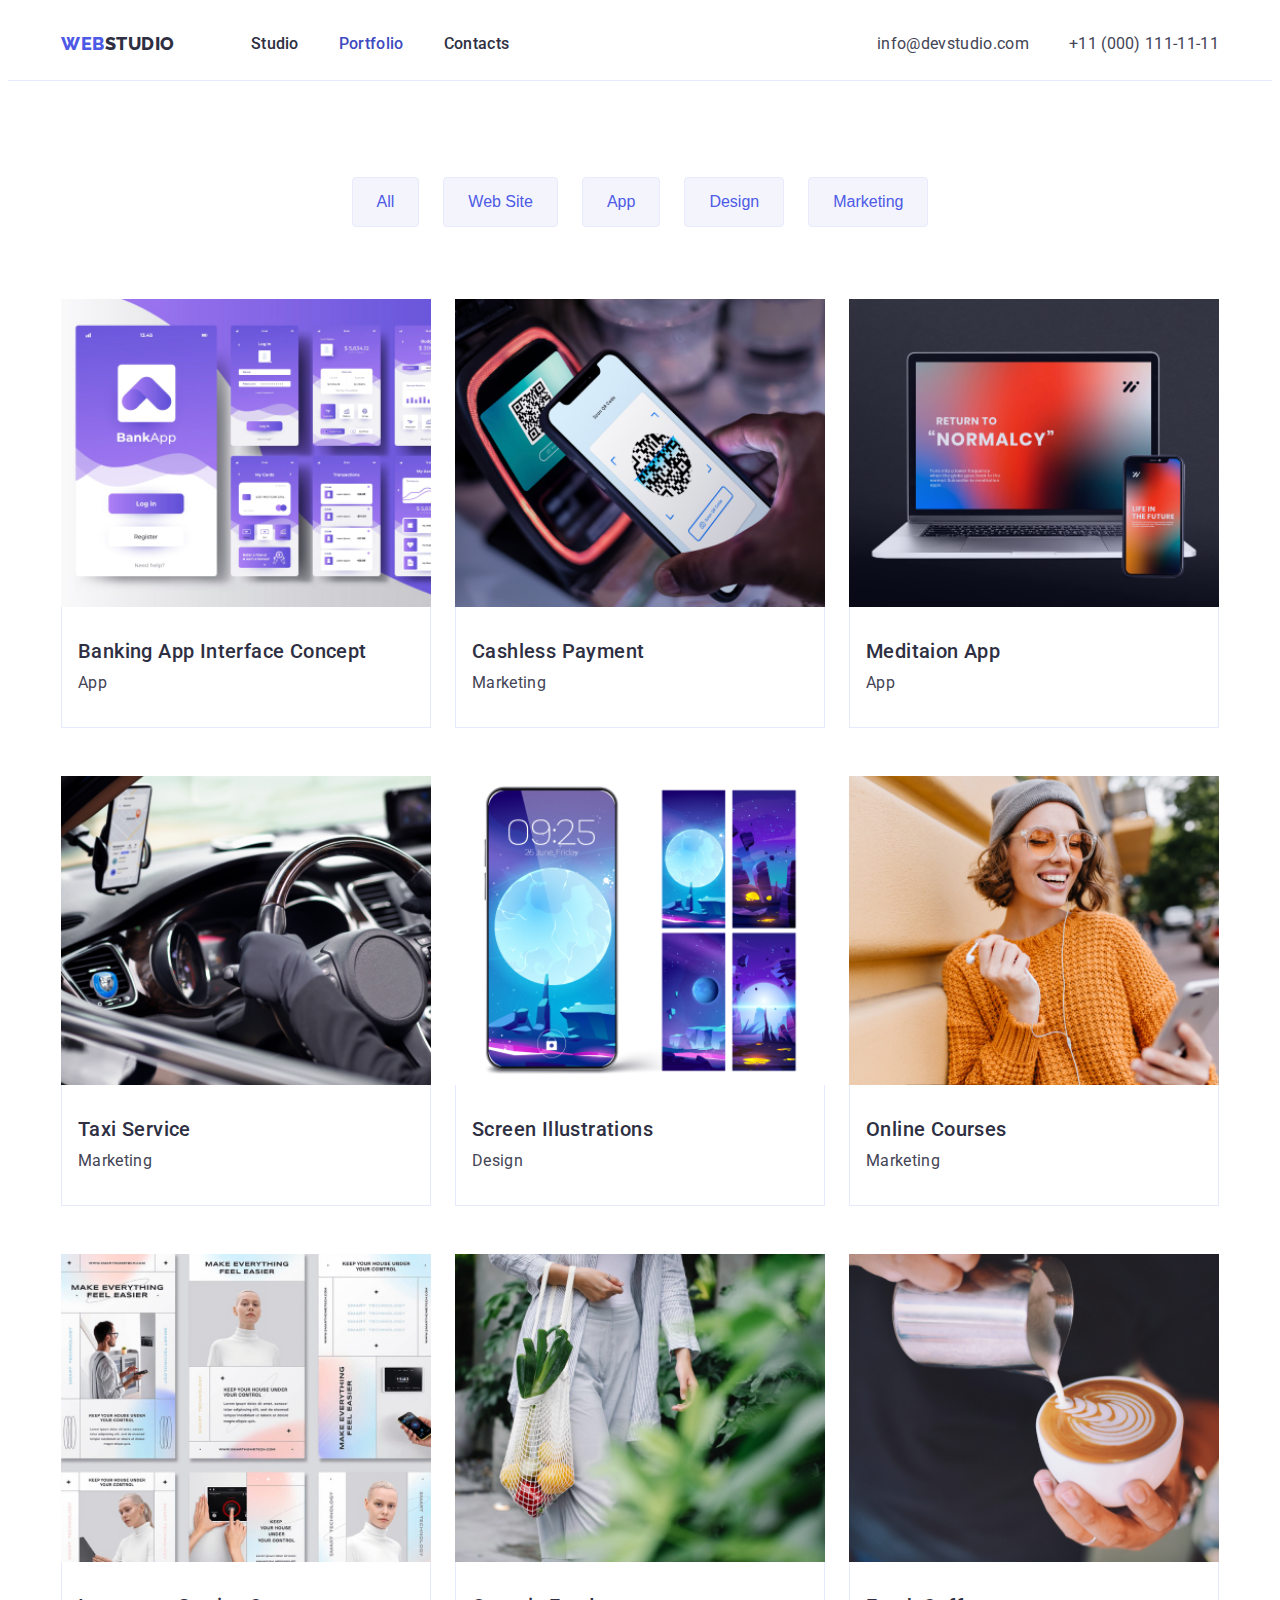
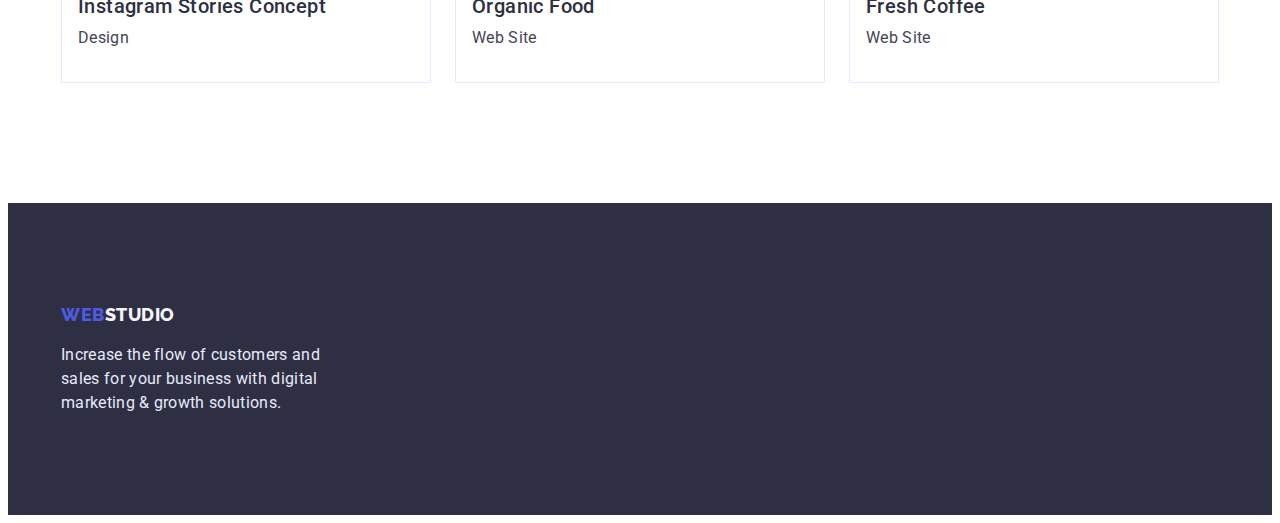
==== portfolio.html @ 79c5f10e "Initial commit" ====
<!DOCTYPE html>
<html lang="en">

<head>
    <meta charset="UTF-8">
    <meta http-equiv="X-UA-Compatible" content="IE=edge">
    <meta name="viewport" content="width=device-width, initial-scale=1.0">
    <title>Portfolio</title>
    <link rel="stylesheet" href="https://cdnjs.cloudflare.com/ajax/libs/modern-normalize/1.1.0/modern-normalize.min.css"
        integrity="sha512-wpPYUAdjBVSE4KJnH1VR1HeZfpl1ub8YT/NKx4PuQ5NmX2tKuGu6U/JRp5y+Y8XG2tV+wKQpNHVUX03MfMFn9Q=="
        crossorigin="anonymous" referrerpolicy="no-referrer" />
    <link rel="preconnect" href="https://fonts.googleapis.com">
    <link rel="preconnect" href="https://fonts.gstatic.com" crossorigin>
    <link
        href="https://fonts.googleapis.com/css2?family=Raleway:wght@800&family=Roboto:wght@400;500;700;900&display=swap"
        rel="stylesheet">
    <link rel="stylesheet" href="./css/style.css">
</head>

<body>
    <!-- Header -->

    <header class="header">
        <div class="container header-container">
            <nav class="header-nav">
                <a href="./index.html" class="logo">Web<span class="half">Studio</span></a>
                <ul class="site-nav list">
                    <li><a href="./index.html" class="link">Studio</a></li>
                    <li><a href="./portfolio.html" class="link current">Portfolio</a></li>
                    <li><a href="" class="link">Contacts</a></li>
                </ul>
            </nav>
            <address class="address">
                <ul class="address-list list">
                    <li><a href="mailto:info@devstudio.com" class="address-link link">info@devstudio.com</a></li>
                    <li><a href="tel:+110001111111" class="link tel">+11 (000) 111-11-11</a></li>
                </ul>
            </address>
        </div>
    </header>
    <main>
        <section class="section section-portfolio">
            <div class="container">
                <h1 class="visually-hidden">Work examples</h1>
                <!-- Filter -->
                <ul class="filter list">
                    <li><button type="button">All</button></li>
                    <li><button type="button">Web Site</button></li>
                    <li><button type="button">App</button></li>
                    <li><button type="button">Design</button></li>
                    <li><button type="button">Marketing</button></li>
                </ul>

                <!-- Examples works -->

                <ul class="works-list list">
                    <li class="work-item"><img src="./images/banking.jpg" width="360" height="300" alt="banking" />
                        <div class="work-card">
                            <h2 class="title">Banking App Interface Concept</h2>
                            <p>App</p>
                        </div>
                    </li>
                    <li class="work-item"><img src="./images/cashless.jpg" width="360" height="300" alt="cashless" />
                        <div class="work-card">
                            <h2 class="title">Cashless Payment</h2>
                            <p>Marketing</p>
                        </div>
                    </li>
                    <li class="work-item"><img src="./images/meditaion.jpg" width="360" height="300" alt="meditaion" />
                        <div class="work-card">
                            <h2 class="title">Meditaion App</h2>
                            <p>App</p>
                        </div>
                    </li>
                    <li class="work-item"><img src="./images/taxi.jpg" width="360" height="300" alt="taxi" />
                        <div class="work-card">
                            <h2 class="title">Taxi Service</h2>
                            <p>Marketing</p>
                        </div>
                    </li>
                    <li class="work-item"><img src="./images/screen.jpg" width="360" height="300" alt="screen" />
                        <div class="work-card">
                            <h2 class="title">Screen Illustrations</h2>
                            <p>Design</p>
                        </div>
                    </li>
                    <li class="work-item"><img src="./images/online.jpg" width="360" height="300" alt="online" />
                        <div class="work-card">
                            <h2 class="title">Online Courses</h2>
                            <p>Marketing</p>
                        </div>
                    </li>
                    <li class="work-item"><img src="./images/instagram.jpg" width="360" height="300" alt="instagram" />
                        <div class="work-card">
                            <h2 class="title">Instagram Stories Concept</h2>
                            <p>Design</p>
                        </div>
                    </li>
                    <li class="work-item"><img src="./images/food.jpg" width="360" height="300" alt="food" />
                        <div class="work-card">
                            <h2 class="title">Organic Food</h2>
                            <p>Web Site</p>
                        </div>
                    </li>
                    <li class="work-item"><img src="./images/coffee.jpg" width="360" height="300" alt="coffee" />
                        <div class="work-card">
                            <h2 class="title">Fresh Coffee</h2>
                            <p>Web Site</p>
                        </div>
                    </li>
                </ul>
            </div>
        </section>
    </main>
    <!-- Footer -->

    <footer class="footer">
        <div class="container">
            <div class="foot">
                <a href="./index.html" class="logo foot-link">Web<span class="half">Studio</span></a>
                <p class="foot-text">
                    Increase the flow of customers and sales for your business with digital
                    marketing & growth solutions.
                </p>
            </div>
        </div>
    </footer>

</body>

</html>
---- css/style.css ----
:root {
  --primery-text-color: #434455;
  --title-text-color: #2e2f42;
  --accent-color: #404bbf;
  --main-color: #ffffff;
  --logo-first-color: #4d5ae5;
  --team-color: #F4F4FD;
  --border-color: #e7e9fc;
}

body {
  font-family: "Roboto", sans-serif;
  font-size: 16px;
  line-height: 1.5;
  letter-spacing: 0.02em;
  color: var(--primery-text-color);
  background-color: var(--main-color);
}

p,
h1,
h2,
h3,
h4,
h5,
h6 {
  margin: 0;
}

ul {
  margin: 0;
  padding: 0;
}

img {
  display: block;
  min-width: 100%;
  height: auto;
}

.list {
  list-style: none;
}

.container {
  max-width: 1158px;
  margin: 0 auto;
  padding: 0 15px;
}

/* Header */

.header {
  border-bottom: 1px solid var(--border-color);
}

.header-container {
  display: flex;
  align-items: center;
}

.header-nav {
  display: flex;
  align-items: center;
  margin-right: auto;
  gap: 76px;
}

.address-list {
  display: flex;
  align-items: center;
  gap: 40px;
}

.site-nav {
  display: flex;
  gap: 40px;
}

/* Nav */

.logo {
  font-family: "Raleway";
  font-weight: 800;
  font-size: 18px;
  line-height: 1.33;
  letter-spacing: 0.03em;
  text-decoration: none;
  text-transform: uppercase;
  color: var(--logo-first-color);
}

.logo>.half {
  color: var(--title-text-color);
}

.site-nav a {
  font-weight: 500;
  color: var(--title-text-color);
}

.link {
  display: block;
  padding: 24px 0;
  text-decoration: none;
}

.tel {
  padding-right: 0;
}

.site-nav .link:hover,
.site-nav .link:focus {
  color: var(--accent-color);
}

.site-nav .link.current {
  color: var(--accent-color);
}

.address-list a {
  font-style: normal;
  color: var(--primery-text-color);
  text-decoration: none;
}

.address-list .address-link:hover,
.address-list .address-link:focus {
  color: var(--accent-color);
}

/* Hero */

.hero {
  padding-top: 188px;
  padding-bottom: 188px;
  background-color: var(--title-text-color);
  text-align: center;
}

.container-hero {
  display: flex;
  flex-direction: column;
  align-items: center;
}

.hero-title {
  margin-left: auto;
  margin-right: auto;
  margin-bottom: 48px;
  max-width: 526px;
  font-size: 56px;
  line-height: 1.07;
  text-align: center;
  letter-spacing: 0.02em;
  color: var(--main-color);
}

.btn {
  display: inline-block;
  padding: 16px 32px;
  background: var(--logo-first-color);
  border-radius: 4px;
  border: none;
  font-weight: 500;
  font-size: 16px;
  line-height: 1.5;
  letter-spacing: 0.04em;
  cursor: pointer;
  color: var(--main-color);
}

.btn:active {
  background: var(--accent-color);
  ;
}

.section-title {
  margin-bottom: 72px;
  font-size: 36px;
  line-height: 1.11;
  text-align: center;
  letter-spacing: 0.02em;
  text-transform: capitalize;
  color: var(--title-text-color);
}

/* Sections */

.section {
  padding: 120px 0;
}

/* Featur */

.visually-hidden {
  position: fixed;
  transform: scale(0);
}

.feature-list {
  display: flex;
  gap: 24px;
}

.feater-item {
  flex-basis: calc((100% - 72px) / 4);
}

.feature-list .title {
  font-weight: 500;
  font-size: 20px;
  line-height: 1.2;
  letter-spacing: 0.02em;
  margin-bottom: 8px;
  color: var(--title-text-color);
}

/* Case */

.section-cases {
  padding-top: 0;
}

.case {
  display: flex;
  gap: 24px;
}

/* Team */

.section-team {
  background: var(--team-color);
}

.team {
  display: flex;
  gap: 24px;
  flex-wrap: wrap;
}



.team-item {
  flex-basis: calc((100% - 72px) / 4);
  text-align: center;
}

.team-card {
  padding: 32px 16px;
  box-shadow: 0px 1px 6px rgba(46, 47, 66, 0.08), 0px 1px 1px rgba(46, 47, 66, 0.16), 0px 2px 1px rgba(46, 47, 66, 0.08);
  border-radius: 0px 0px 4px 4px;
  background-color: var(--main-color);
}

.team .title {
  font-weight: 500;
  font-size: 20px;
  line-height: 1.2;
  letter-spacing: 0.02em;
  margin-bottom: 8px;
  color: var(--title-text-color);
}

/* Footer */

.footer {
  padding: 100px 0;
  background-color: var(--title-text-color);
}

.footer .half {
  color: var(--team-color);
}

.foot-text {
  color: var(--border-color);
  margin: 0;
}

.foot {
  width: 264px;
}

.foot-link {
  display: block;
  margin-bottom: 16px;
}

/* Portfolio */

.section-portfolio {
  padding-top: 96px;
}

/* Filter */

.filter {
  display: flex;
  justify-content: center;
  gap: 24px;
  margin-bottom: 72px;
}

.filter button {
  display: inline-block;
  padding: 12px 24px;
  font-weight: 500;
  font-size: 16px;
  line-height: 1.5;
  cursor: pointer;
  color: var(--logo-first-color);
  background-color: var(--team-color);
  border: 1px solid #E7E9FC;
  border-radius: 4px;
}

.filter button:hover,
.filter:focus {
  color: var(--main-color);
  background-color: var(--accent-color);
}

/* Examples */

.works-list {
  display: flex;
  gap: 48px 24px;
  flex-wrap: wrap;
}

.work-card {
  padding: 32px 16px;
  background-color: var(--main-color);
  border-bottom: 1px solid #E7E9FC;
  border-left: 1px solid #E7E9FC;
  border-right: 1px solid #E7E9FC;
}

.work-item {
  flex-basis: calc((100% - 48px) / 3);
}

.works-list .title {
  font-weight: 500;
  font-size: 20px;
  line-height: 1.2;
  letter-spacing: 0.02em;
  color: var(--title-text-color);
  margin-bottom: 8px;
}
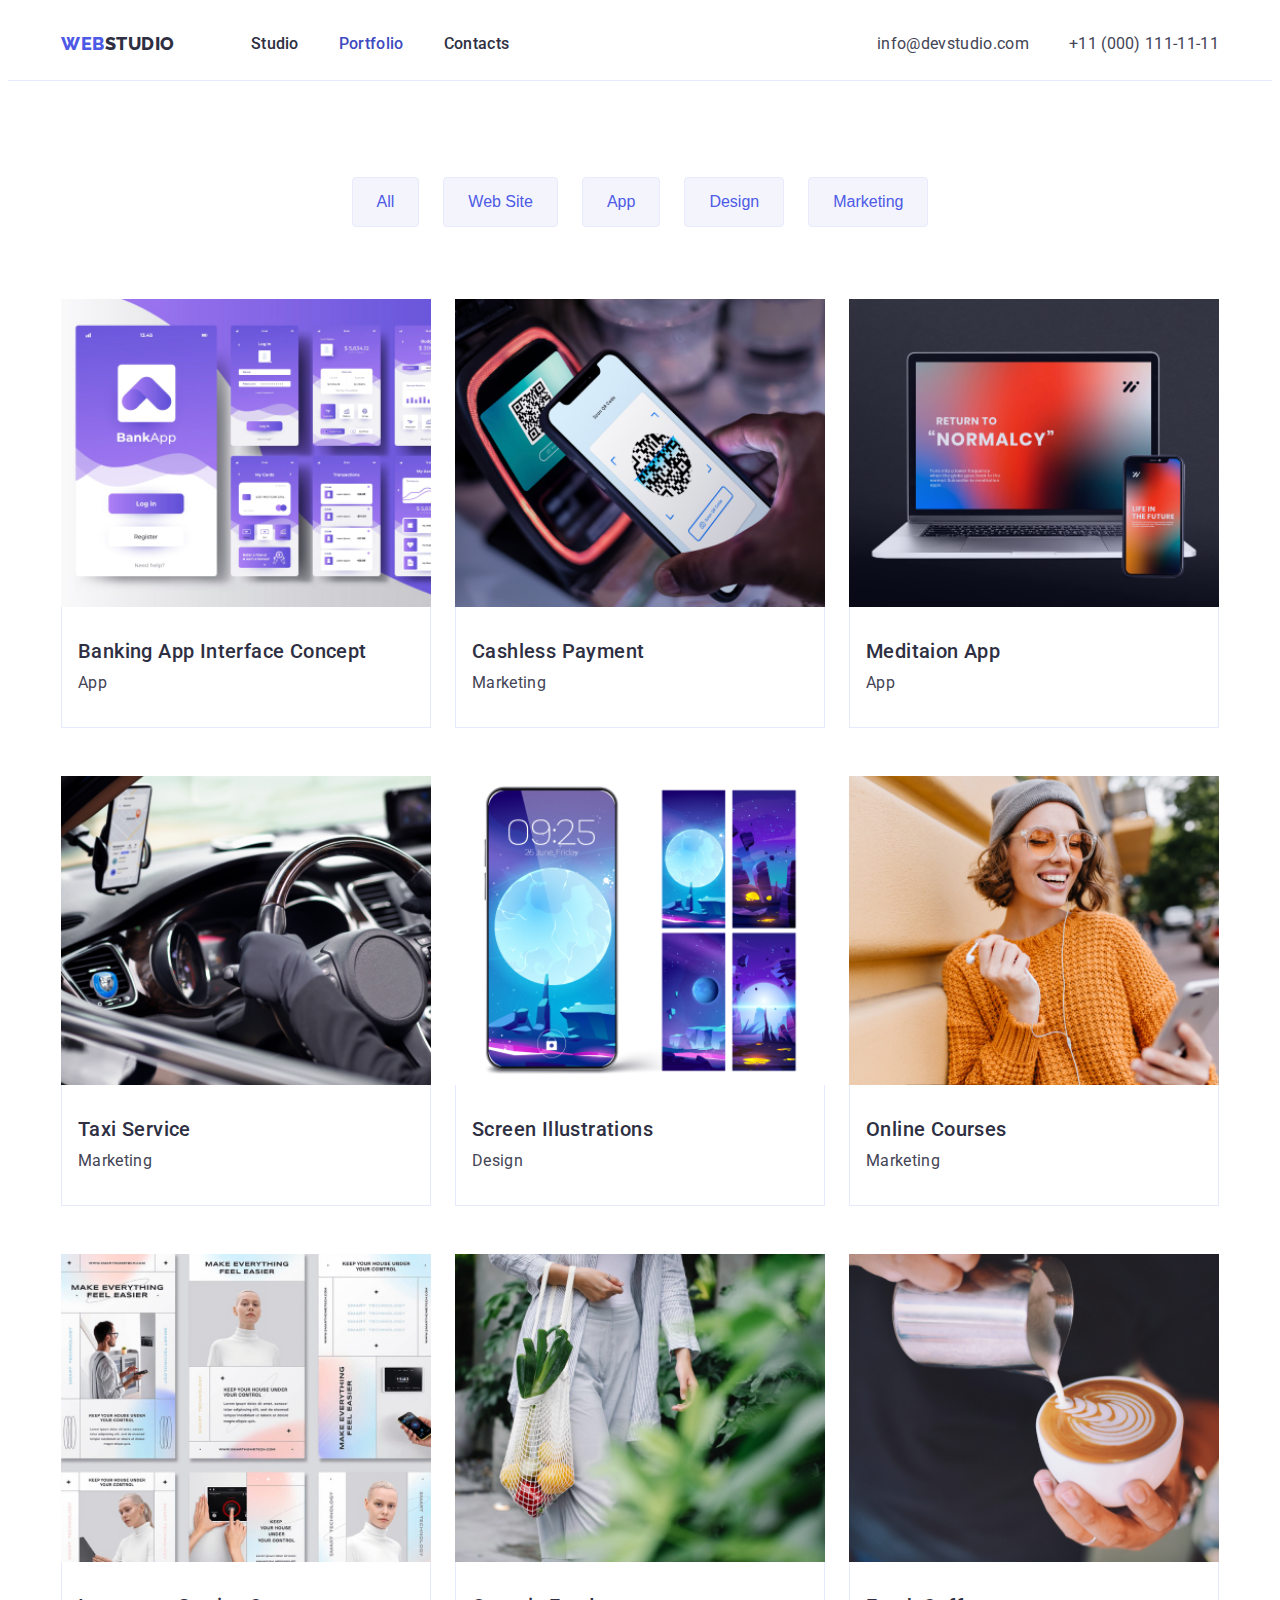
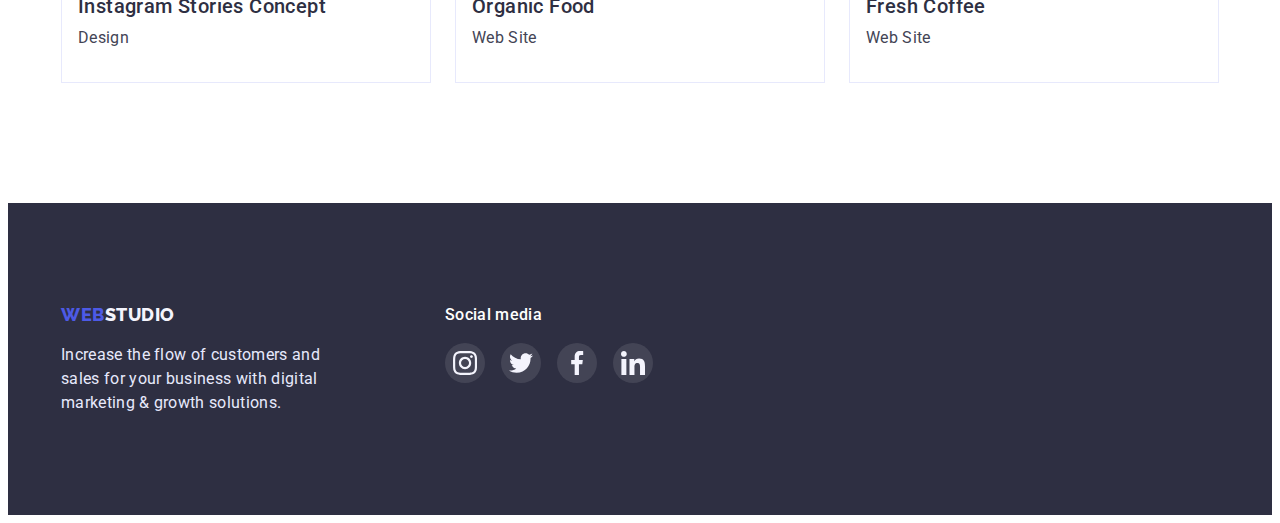
==== commit 3eb14975: "First" ====
--- a/portfolio.html
+++ b/portfolio.html
@@ -54,55 +54,55 @@
                 <!-- Examples works -->
 
                 <ul class="works-list list">
-                    <li class="work-item"><img src="./images/banking.jpg" width="360" height="300" alt="banking" />
+                    <li class="work-item"><img src="./images/banking.jpg" width="360" alt="banking" />
                         <div class="work-card">
                             <h2 class="title">Banking App Interface Concept</h2>
                             <p>App</p>
                         </div>
                     </li>
-                    <li class="work-item"><img src="./images/cashless.jpg" width="360" height="300" alt="cashless" />
+                    <li class="work-item"><img src="./images/cashless.jpg" width="360" alt="cashless" />
                         <div class="work-card">
                             <h2 class="title">Cashless Payment</h2>
                             <p>Marketing</p>
                         </div>
                     </li>
-                    <li class="work-item"><img src="./images/meditaion.jpg" width="360" height="300" alt="meditaion" />
+                    <li class="work-item"><img src="./images/meditaion.jpg" width="360" alt="meditaion" />
                         <div class="work-card">
                             <h2 class="title">Meditaion App</h2>
                             <p>App</p>
                         </div>
                     </li>
-                    <li class="work-item"><img src="./images/taxi.jpg" width="360" height="300" alt="taxi" />
+                    <li class="work-item"><img src="./images/taxi.jpg" width="360" alt="taxi" />
                         <div class="work-card">
                             <h2 class="title">Taxi Service</h2>
                             <p>Marketing</p>
                         </div>
                     </li>
-                    <li class="work-item"><img src="./images/screen.jpg" width="360" height="300" alt="screen" />
+                    <li class="work-item"><img src="./images/screen.jpg" width="360" alt="screen" />
                         <div class="work-card">
                             <h2 class="title">Screen Illustrations</h2>
                             <p>Design</p>
                         </div>
                     </li>
-                    <li class="work-item"><img src="./images/online.jpg" width="360" height="300" alt="online" />
+                    <li class="work-item"><img src="./images/online.jpg" width="360" alt="online" />
                         <div class="work-card">
                             <h2 class="title">Online Courses</h2>
                             <p>Marketing</p>
                         </div>
                     </li>
-                    <li class="work-item"><img src="./images/instagram.jpg" width="360" height="300" alt="instagram" />
+                    <li class="work-item"><img src="./images/instagram.jpg" width="360" alt="instagram" />
                         <div class="work-card">
                             <h2 class="title">Instagram Stories Concept</h2>
                             <p>Design</p>
                         </div>
                     </li>
-                    <li class="work-item"><img src="./images/food.jpg" width="360" height="300" alt="food" />
+                    <li class="work-item"><img src="./images/food.jpg" width="360" alt="food" />
                         <div class="work-card">
                             <h2 class="title">Organic Food</h2>
                             <p>Web Site</p>
                         </div>
                     </li>
-                    <li class="work-item"><img src="./images/coffee.jpg" width="360" height="300" alt="coffee" />
+                    <li class="work-item"><img src="./images/coffee.jpg" width="360" alt="coffee" />
                         <div class="work-card">
                             <h2 class="title">Fresh Coffee</h2>
                             <p>Web Site</p>
@@ -115,7 +115,7 @@
     <!-- Footer -->
 
     <footer class="footer">
-        <div class="container">
+        <div class="container footer-container">
             <div class="foot">
                 <a href="./index.html" class="logo foot-link">Web<span class="half">Studio</span></a>
                 <p class="foot-text">
@@ -123,6 +123,47 @@
                     marketing & growth solutions.
                 </p>
             </div>
+            <div class="social">
+                <p class="foot-social-text">Social media</p>
+                <ul class="foot-social list">
+                    <li>
+                        <a href="">
+                            <div class="foot-box">
+                                <svg width="24" height="24">
+                                    <use href="./images/icons.svg#icon-instagram"></use>
+                                </svg>
+                            </div>
+                        </a>
+                    </li>
+                    <li>
+                        <a href="">
+                            <div class="foot-box">
+                                <svg width="24" height="24">
+                                    <use href="./images/icons.svg#icon-twitter"></use>
+                                </svg>
+                            </div>
+                        </a>
+                    </li>
+                    <li>
+                        <a href="">
+                            <div class="foot-box">
+                                <svg width="24" height="24">
+                                    <use href="./images/icons.svg#icon-facebook"></use>
+                                </svg>
+                            </div>
+                        </a>
+                    </li>
+                    <li>
+                        <a href="">
+                            <div class="foot-box">
+                                <svg width="24" height="24">
+                                    <use href="./images/icons.svg#icon-linkedin"></use>
+                                </svg>
+                            </div>
+                        </a>
+                    </li>
+                </ul>
+            </div>
         </div>
     </footer>
 
--- a/css/style.css
+++ b/css/style.css
@@ -6,6 +6,8 @@
   --logo-first-color: #4d5ae5;
   --team-color: #F4F4FD;
   --border-color: #e7e9fc;
+  --no-image: rgba(46, 47, 66, 0.702);
+  --icon-space: #8E8F99;
 }
 
 body {
@@ -132,9 +134,14 @@
 /* Hero */
 
 .hero {
+  max-width: 1440px;
   padding-top: 188px;
   padding-bottom: 188px;
-  background-color: var(--title-text-color);
+  background-color: var(--no-image);
+  background-image: linear-gradient(rgba(0, 0, 0, 0.7), rgba(0, 0, 0, 0.7)), url("../images/people-office.jpg");
+  background-repeat: no-repeat;
+  background-position: center;
+  background-size: cover;
   text-align: center;
 }
 
@@ -198,12 +205,30 @@
   transform: scale(0);
 }
 
+.footer-container {
+  display: flex;
+  gap: 120px;
+}
+
 .feature-list {
   display: flex;
   gap: 24px;
 }
 
-.feater-item {
+.feature-box {
+  display: block;
+  width: 264px;
+  height: 112px;
+  background-color: var(--team-color);
+  border-radius: 4px;
+  margin-bottom: 8px;
+}
+
+.icon-feature {
+  margin: 24px 100px;
+}
+
+.feature-item {
   flex-basis: calc((100% - 72px) / 4);
 }
 
@@ -214,6 +239,12 @@
   letter-spacing: 0.02em;
   margin-bottom: 8px;
   color: var(--title-text-color);
+}
+
+.foot-social-text {
+  font-weight: 500;
+  color: var(--main-color);
+  margin-bottom: 16px;
 }
 
 /* Case */
@@ -262,6 +293,67 @@
   color: var(--title-text-color);
 }
 
+.team .text {
+  margin-bottom: 8px;
+}
+
+.team-social {
+  display: flex;
+  gap: 24px;
+}
+
+.team-box {
+  display: flex;
+  align-items: center;
+  justify-content: center;
+  width: 40px;
+  height: 40px;
+  background-color: var(--logo-first-color);
+  border-radius: 50%;
+  fill: var(--team-color);
+}
+
+.team-box:hover,
+.team-box:focus {
+  background-color: var(--accent-color);
+}
+
+
+
+/* Customers */
+
+.section-customers {
+  padding-top: 130px;
+}
+
+.customer {
+  display: flex;
+  gap: 24px;
+  flex-wrap: wrap;
+}
+
+.customer-item {
+  flex-basis: calc((100% - 120px) / 6);
+}
+
+.customer-box {
+  width: 168px;
+  height: 88px;
+  border: 1px solid var(--icon-space);
+  border-radius: 4px;
+  fill: var(--icon-space);
+}
+
+.customer-box:hover,
+.customer-box:focus {
+  border: 1px solid var(--accent-color);
+  fill: var(--accent-color);
+}
+
+.icon-customer {
+  margin: 16px 32px;
+}
+
 /* Footer */
 
 .footer {
@@ -269,6 +361,11 @@
   background-color: var(--title-text-color);
 }
 
+.foot-social {
+  display: flex;
+  gap: 16px;
+}
+
 .footer .half {
   color: var(--team-color);
 }
@@ -285,6 +382,22 @@
 .foot-link {
   display: block;
   margin-bottom: 16px;
+}
+
+.foot-box {
+  display: flex;
+  align-items: center;
+  justify-content: center;
+  width: 40px;
+  height: 40px;
+  background-color: rgba(255, 255, 255, 0.1);
+  border-radius: 50%;
+  fill: var(--team-color);
+}
+
+.foot-box:hover,
+.foot-box:focus {
+  background-color: #31D0AA;
 }
 
 /* Portfolio */
@@ -311,7 +424,7 @@
   cursor: pointer;
   color: var(--logo-first-color);
   background-color: var(--team-color);
-  border: 1px solid #E7E9FC;
+  border: 1px solid var(--border-color);
   border-radius: 4px;
 }
 
@@ -319,6 +432,7 @@
 .filter:focus {
   color: var(--main-color);
   background-color: var(--accent-color);
+  box-shadow: 0px 3px 1px rgba(0, 0, 0, 0.1), 0px 2px 1px rgba(0, 0, 0, 0.08), 0px 2px 2px rgba(0, 0, 0, 0.12);
 }
 
 /* Examples */
@@ -332,15 +446,21 @@
 .work-card {
   padding: 32px 16px;
   background-color: var(--main-color);
-  border-bottom: 1px solid #E7E9FC;
-  border-left: 1px solid #E7E9FC;
-  border-right: 1px solid #E7E9FC;
+  border-bottom: 1px solid var(--border-color);
+  border-left: 1px solid var(--border-color);
+  border-right: 1px solid var(--border-color);
 }
 
 .work-item {
   flex-basis: calc((100% - 48px) / 3);
 }
 
+.work-item:hover {
+  max-width: 360px;
+  border: 1px solid var(--team-color);
+  box-shadow: 0px 1px 6px rgba(46, 47, 66, 0.08), 0px 1px 1px rgba(46, 47, 66, 0.16), 0px 2px 1px rgba(46, 47, 66, 0.08);
+}
+
 .works-list .title {
   font-weight: 500;
   font-size: 20px;
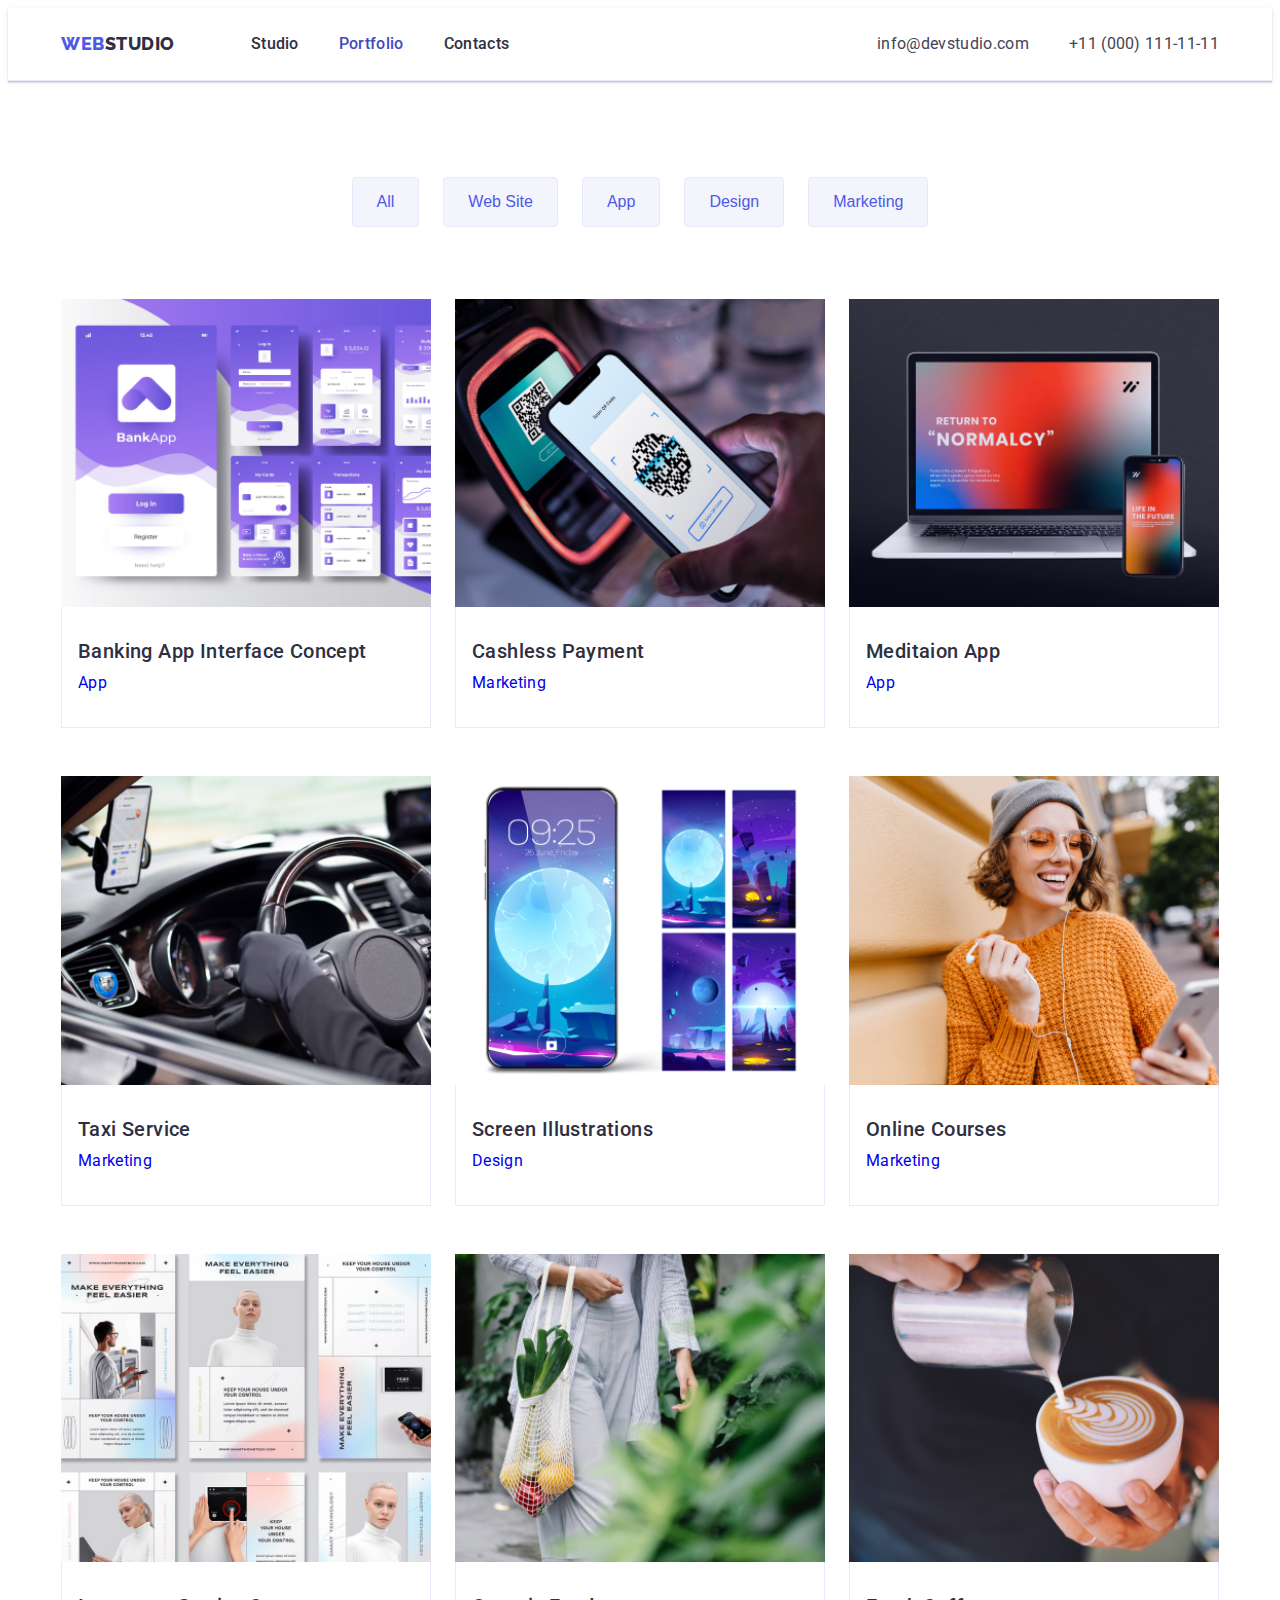
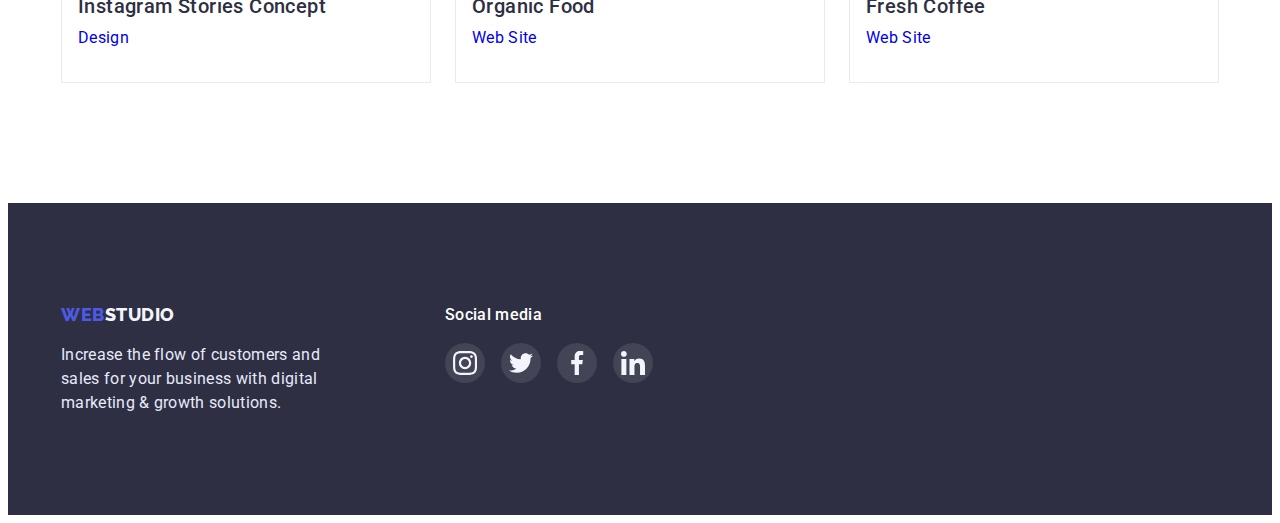
==== commit 523f8563: "after mentor" ====
--- a/portfolio.html
+++ b/portfolio.html
@@ -54,59 +54,86 @@
                 <!-- Examples works -->
 
                 <ul class="works-list list">
-                    <li class="work-item"><img src="./images/banking.jpg" width="360" alt="banking" />
-                        <div class="work-card">
-                            <h2 class="title">Banking App Interface Concept</h2>
-                            <p>App</p>
-                        </div>
+                    <li class="work-item">
+                        <a class="work-link" href="#">
+                            <img src="./images/banking.jpg" width="360" alt="banking" />
+                            <div class="work-card">
+                                <h2 class="title">Banking App Interface Concept</h2>
+                                <p>App</p>
+                            </div>
+                        </a>
                     </li>
-                    <li class="work-item"><img src="./images/cashless.jpg" width="360" alt="cashless" />
-                        <div class="work-card">
-                            <h2 class="title">Cashless Payment</h2>
-                            <p>Marketing</p>
-                        </div>
+                    <li class="work-item">
+                        <a class="work-link" href="#">
+                            <img src="./images/cashless.jpg" width="360" alt="cashless" />
+                            <div class="work-card">
+                                <h2 class="title">Cashless Payment</h2>
+                                <p>Marketing</p>
+                            </div>
+                        </a>
                     </li>
-                    <li class="work-item"><img src="./images/meditaion.jpg" width="360" alt="meditaion" />
-                        <div class="work-card">
-                            <h2 class="title">Meditaion App</h2>
-                            <p>App</p>
-                        </div>
+                    <li class="work-item">
+                        <a class="work-link" href="#">
+                            <img src="./images/meditaion.jpg" width="360" alt="meditaion" />
+                            <div class="work-card">
+                                <h2 class="title">Meditaion App</h2>
+                                <p>App</p>
+                            </div>
+                        </a>
                     </li>
-                    <li class="work-item"><img src="./images/taxi.jpg" width="360" alt="taxi" />
-                        <div class="work-card">
-                            <h2 class="title">Taxi Service</h2>
-                            <p>Marketing</p>
-                        </div>
+                    <li class="work-item">
+                        <a class="work-link" href="#">
+                            <img src="./images/taxi.jpg" width="360" alt="taxi" />
+                            <div class="work-card">
+                                <h2 class="title">Taxi Service</h2>
+                                <p>Marketing</p>
+                            </div>
+                        </a>
                     </li>
-                    <li class="work-item"><img src="./images/screen.jpg" width="360" alt="screen" />
-                        <div class="work-card">
-                            <h2 class="title">Screen Illustrations</h2>
-                            <p>Design</p>
-                        </div>
+                    <li class="work-item">
+                        <a class="work-link" href="#">
+                            <img src="./images/screen.jpg" width="360" alt="screen" />
+                            <div class="work-card">
+                                <h2 class="title">Screen Illustrations</h2>
+                                <p>Design</p>
+                            </div>
+                        </a>
                     </li>
-                    <li class="work-item"><img src="./images/online.jpg" width="360" alt="online" />
-                        <div class="work-card">
-                            <h2 class="title">Online Courses</h2>
-                            <p>Marketing</p>
-                        </div>
+                    <li class="work-item">
+                        <a class="work-link" href="#">
+                            <img src="./images/online.jpg" width="360" alt="online" />
+                            <div class="work-card">
+                                <h2 class="title">Online Courses</h2>
+                                <p>Marketing</p>
+                            </div>
+                        </a>
                     </li>
-                    <li class="work-item"><img src="./images/instagram.jpg" width="360" alt="instagram" />
-                        <div class="work-card">
-                            <h2 class="title">Instagram Stories Concept</h2>
-                            <p>Design</p>
-                        </div>
+                    <li class="work-item">
+                        <a class="work-link" href="#">
+                            <img src="./images/instagram.jpg" width="360" alt="instagram" />
+                            <div class="work-card">
+                                <h2 class="title">Instagram Stories Concept</h2>
+                                <p>Design</p>
+                            </div>
+                        </a>
                     </li>
-                    <li class="work-item"><img src="./images/food.jpg" width="360" alt="food" />
-                        <div class="work-card">
-                            <h2 class="title">Organic Food</h2>
-                            <p>Web Site</p>
-                        </div>
+                    <li class="work-item">
+                        <a class="work-link" href="#">
+                            <img src="./images/food.jpg" width="360" alt="food" />
+                            <div class="work-card">
+                                <h2 class="title">Organic Food</h2>
+                                <p>Web Site</p>
+                            </div>
+                        </a>
                     </li>
-                    <li class="work-item"><img src="./images/coffee.jpg" width="360" alt="coffee" />
-                        <div class="work-card">
-                            <h2 class="title">Fresh Coffee</h2>
-                            <p>Web Site</p>
-                        </div>
+                    <li class="work-item">
+                        <a class="work-link" href="#">
+                            <img src="./images/coffee.jpg" width="360" alt="coffee" />
+                            <div class="work-card">
+                                <h2 class="title">Fresh Coffee</h2>
+                                <p>Web Site</p>
+                            </div>
+                        </a>
                     </li>
                 </ul>
             </div>
--- a/css/style.css
+++ b/css/style.css
@@ -54,6 +54,7 @@
 
 .header {
   border-bottom: 1px solid var(--border-color);
+  box-shadow: 0px 2px 1px rgba(46, 47, 66, 0.08), 0px 1px 1px rgba(46, 47, 66, 0.16), 0px 1px 6px rgba(46, 47, 66, 0.08);
 }
 
 .header-container {
@@ -143,6 +144,7 @@
   background-position: center;
   background-size: cover;
   text-align: center;
+  margin: 0 auto;
 }
 
 .container-hero {
@@ -216,16 +218,13 @@
 }
 
 .feature-box {
-  display: block;
-  width: 264px;
+  display: flex;
+  align-items: center;
+  justify-content: center;
   height: 112px;
   background-color: var(--team-color);
   border-radius: 4px;
   margin-bottom: 8px;
-}
-
-.icon-feature {
-  margin: 24px 100px;
 }
 
 .feature-item {
@@ -337,7 +336,10 @@
 }
 
 .customer-box {
-  width: 168px;
+  display: flex;
+  align-items: center;
+  justify-content: center;
+  width: 100%;
   height: 88px;
   border: 1px solid var(--icon-space);
   border-radius: 4px;
@@ -348,10 +350,6 @@
 .customer-box:focus {
   border: 1px solid var(--accent-color);
   fill: var(--accent-color);
-}
-
-.icon-customer {
-  margin: 16px 32px;
 }
 
 /* Footer */
@@ -429,7 +427,7 @@
 }
 
 .filter button:hover,
-.filter:focus {
+.filter button:focus {
   color: var(--main-color);
   background-color: var(--accent-color);
   box-shadow: 0px 3px 1px rgba(0, 0, 0, 0.1), 0px 2px 1px rgba(0, 0, 0, 0.08), 0px 2px 2px rgba(0, 0, 0, 0.12);
@@ -455,9 +453,13 @@
   flex-basis: calc((100% - 48px) / 3);
 }
 
-.work-item:hover {
-  max-width: 360px;
-  border: 1px solid var(--team-color);
+.work-link {
+  display: block;
+  text-decoration: none;
+}
+
+.work-link:hover,
+.work-link:focus {
   box-shadow: 0px 1px 6px rgba(46, 47, 66, 0.08), 0px 1px 1px rgba(46, 47, 66, 0.16), 0px 2px 1px rgba(46, 47, 66, 0.08);
 }
 
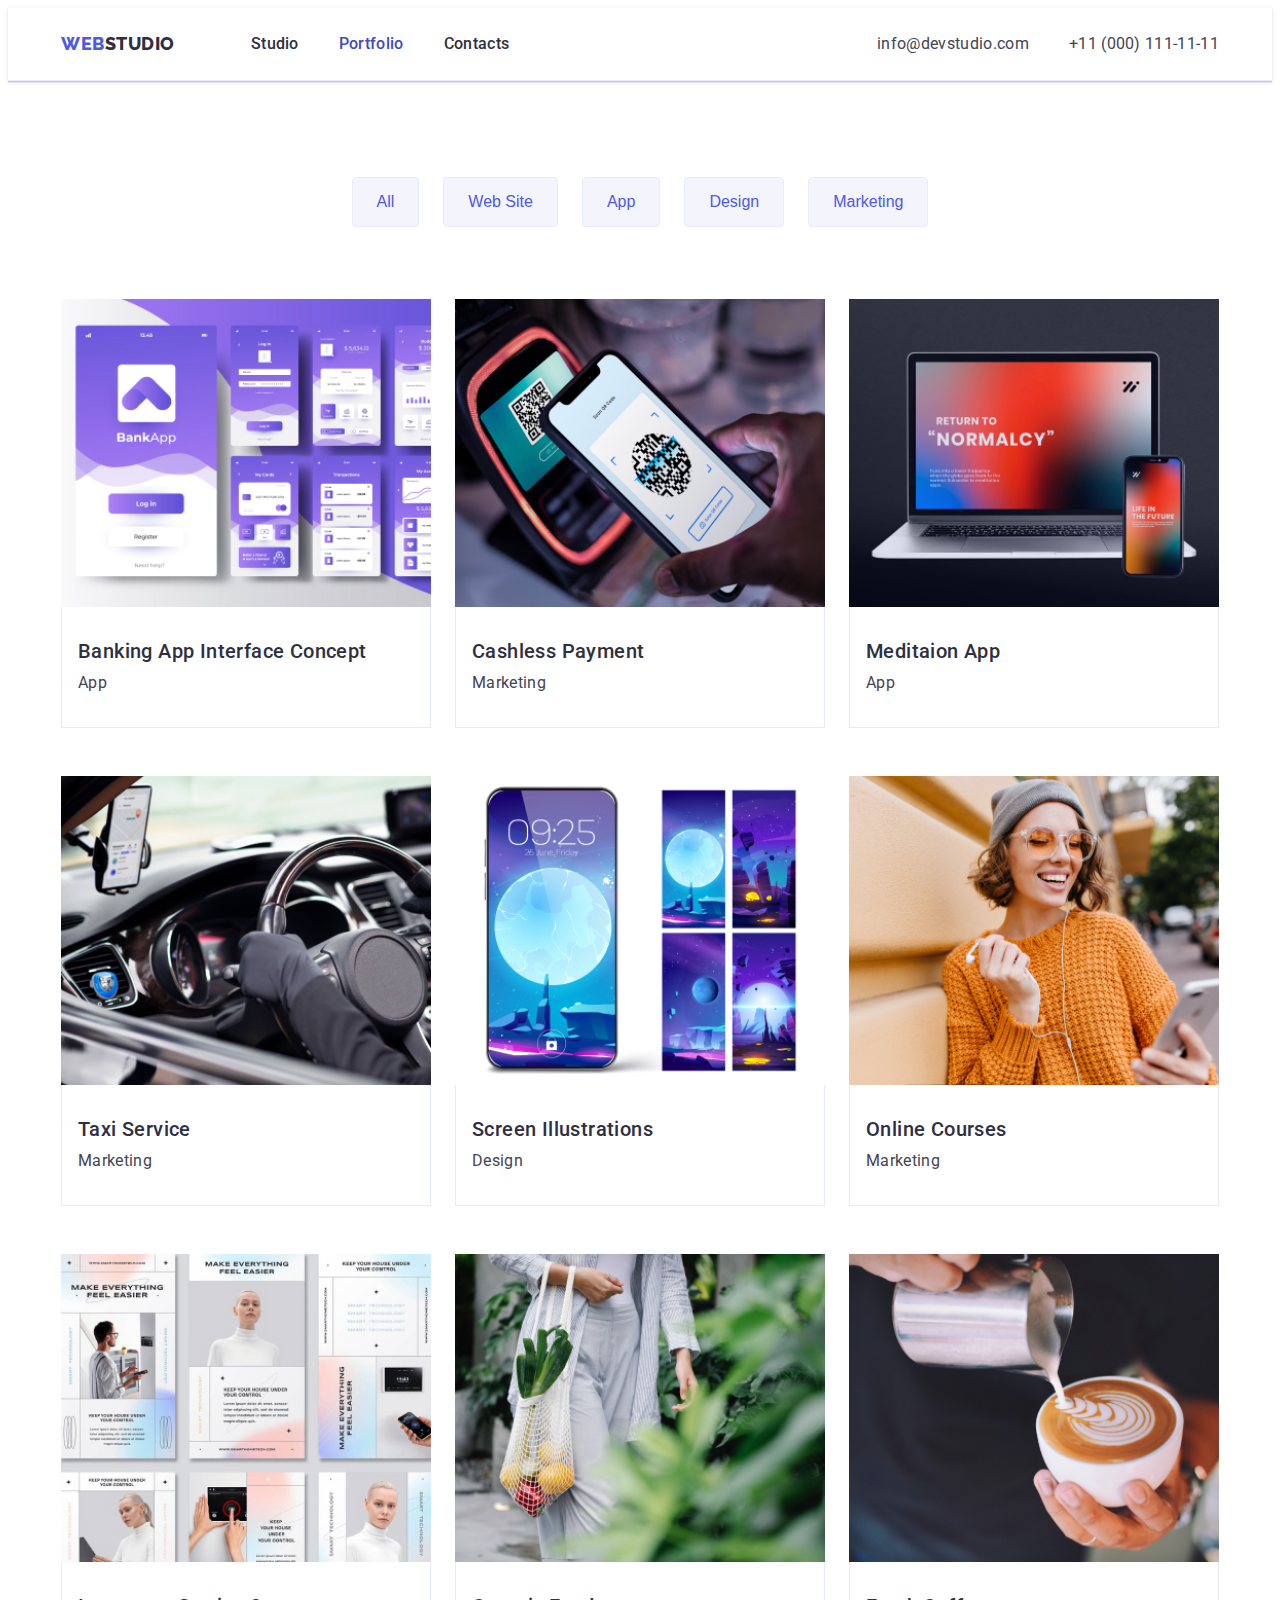
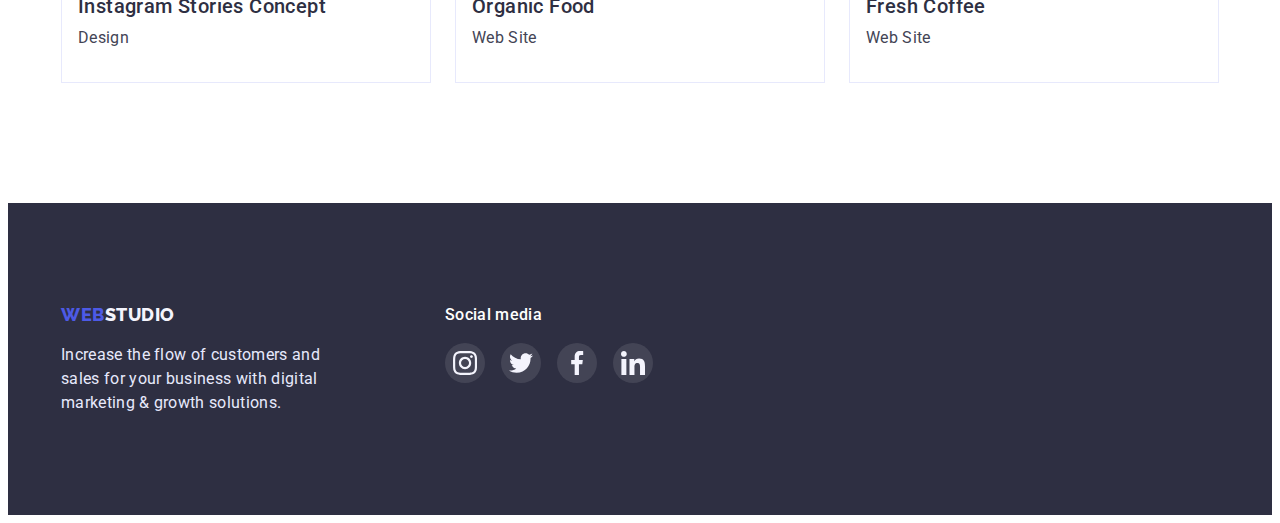
==== commit 28763a69: "after mentor second" ====
--- a/portfolio.html
+++ b/portfolio.html
@@ -59,7 +59,7 @@
                             <img src="./images/banking.jpg" width="360" alt="banking" />
                             <div class="work-card">
                                 <h2 class="title">Banking App Interface Concept</h2>
-                                <p>App</p>
+                                <p class="work-text">App</p>
                             </div>
                         </a>
                     </li>
@@ -68,7 +68,7 @@
                             <img src="./images/cashless.jpg" width="360" alt="cashless" />
                             <div class="work-card">
                                 <h2 class="title">Cashless Payment</h2>
-                                <p>Marketing</p>
+                                <p class="work-text">Marketing</p>
                             </div>
                         </a>
                     </li>
@@ -77,7 +77,7 @@
                             <img src="./images/meditaion.jpg" width="360" alt="meditaion" />
                             <div class="work-card">
                                 <h2 class="title">Meditaion App</h2>
-                                <p>App</p>
+                                <p class="work-text">App</p>
                             </div>
                         </a>
                     </li>
@@ -86,7 +86,7 @@
                             <img src="./images/taxi.jpg" width="360" alt="taxi" />
                             <div class="work-card">
                                 <h2 class="title">Taxi Service</h2>
-                                <p>Marketing</p>
+                                <p class="work-text">Marketing</p>
                             </div>
                         </a>
                     </li>
@@ -95,7 +95,7 @@
                             <img src="./images/screen.jpg" width="360" alt="screen" />
                             <div class="work-card">
                                 <h2 class="title">Screen Illustrations</h2>
-                                <p>Design</p>
+                                <p class="work-text">Design</p>
                             </div>
                         </a>
                     </li>
@@ -104,7 +104,7 @@
                             <img src="./images/online.jpg" width="360" alt="online" />
                             <div class="work-card">
                                 <h2 class="title">Online Courses</h2>
-                                <p>Marketing</p>
+                                <p class="work-text">Marketing</p>
                             </div>
                         </a>
                     </li>
@@ -113,7 +113,7 @@
                             <img src="./images/instagram.jpg" width="360" alt="instagram" />
                             <div class="work-card">
                                 <h2 class="title">Instagram Stories Concept</h2>
-                                <p>Design</p>
+                                <p class="work-text">Design</p>
                             </div>
                         </a>
                     </li>
@@ -122,7 +122,7 @@
                             <img src="./images/food.jpg" width="360" alt="food" />
                             <div class="work-card">
                                 <h2 class="title">Organic Food</h2>
-                                <p>Web Site</p>
+                                <p class="work-text">Web Site</p>
                             </div>
                         </a>
                     </li>
@@ -131,7 +131,7 @@
                             <img src="./images/coffee.jpg" width="360" alt="coffee" />
                             <div class="work-card">
                                 <h2 class="title">Fresh Coffee</h2>
-                                <p>Web Site</p>
+                                <p class="work-text">Web Site</p>
                             </div>
                         </a>
                     </li>
@@ -154,39 +154,31 @@
                 <p class="foot-social-text">Social media</p>
                 <ul class="foot-social list">
                     <li>
-                        <a href="">
-                            <div class="foot-box">
-                                <svg width="24" height="24">
-                                    <use href="./images/icons.svg#icon-instagram"></use>
-                                </svg>
-                            </div>
+                        <a class="foot-box" href="#">
+                            <svg width="24" height="24">
+                                <use href="./images/icons.svg#icon-instagram"></use>
+                            </svg>
                         </a>
                     </li>
                     <li>
-                        <a href="">
-                            <div class="foot-box">
-                                <svg width="24" height="24">
-                                    <use href="./images/icons.svg#icon-twitter"></use>
-                                </svg>
-                            </div>
+                        <a class="foot-box" href="#">
+                            <svg width="24" height="24">
+                                <use href="./images/icons.svg#icon-twitter"></use>
+                            </svg>
                         </a>
                     </li>
                     <li>
-                        <a href="">
-                            <div class="foot-box">
-                                <svg width="24" height="24">
-                                    <use href="./images/icons.svg#icon-facebook"></use>
-                                </svg>
-                            </div>
+                        <a class="foot-box" href="#">
+                            <svg width="24" height="24">
+                                <use href="./images/icons.svg#icon-facebook"></use>
+                            </svg>
                         </a>
                     </li>
                     <li>
-                        <a href="">
-                            <div class="foot-box">
-                                <svg width="24" height="24">
-                                    <use href="./images/icons.svg#icon-linkedin"></use>
-                                </svg>
-                            </div>
+                        <a class="foot-box" href="#">
+                            <svg width="24" height="24">
+                                <use href="./images/icons.svg#icon-linkedin"></use>
+                            </svg>
                         </a>
                     </li>
                 </ul>
--- a/css/style.css
+++ b/css/style.css
@@ -170,6 +170,7 @@
   padding: 16px 32px;
   background: var(--logo-first-color);
   border-radius: 4px;
+  box-shadow: 0px 4px 4px rgba(0, 0, 0, 0.15);
   border: none;
   font-weight: 500;
   font-size: 16px;
@@ -470,4 +471,8 @@
   letter-spacing: 0.02em;
   color: var(--title-text-color);
   margin-bottom: 8px;
+}
+
+.work-text {
+  color: var(--primery-text-color);
 }